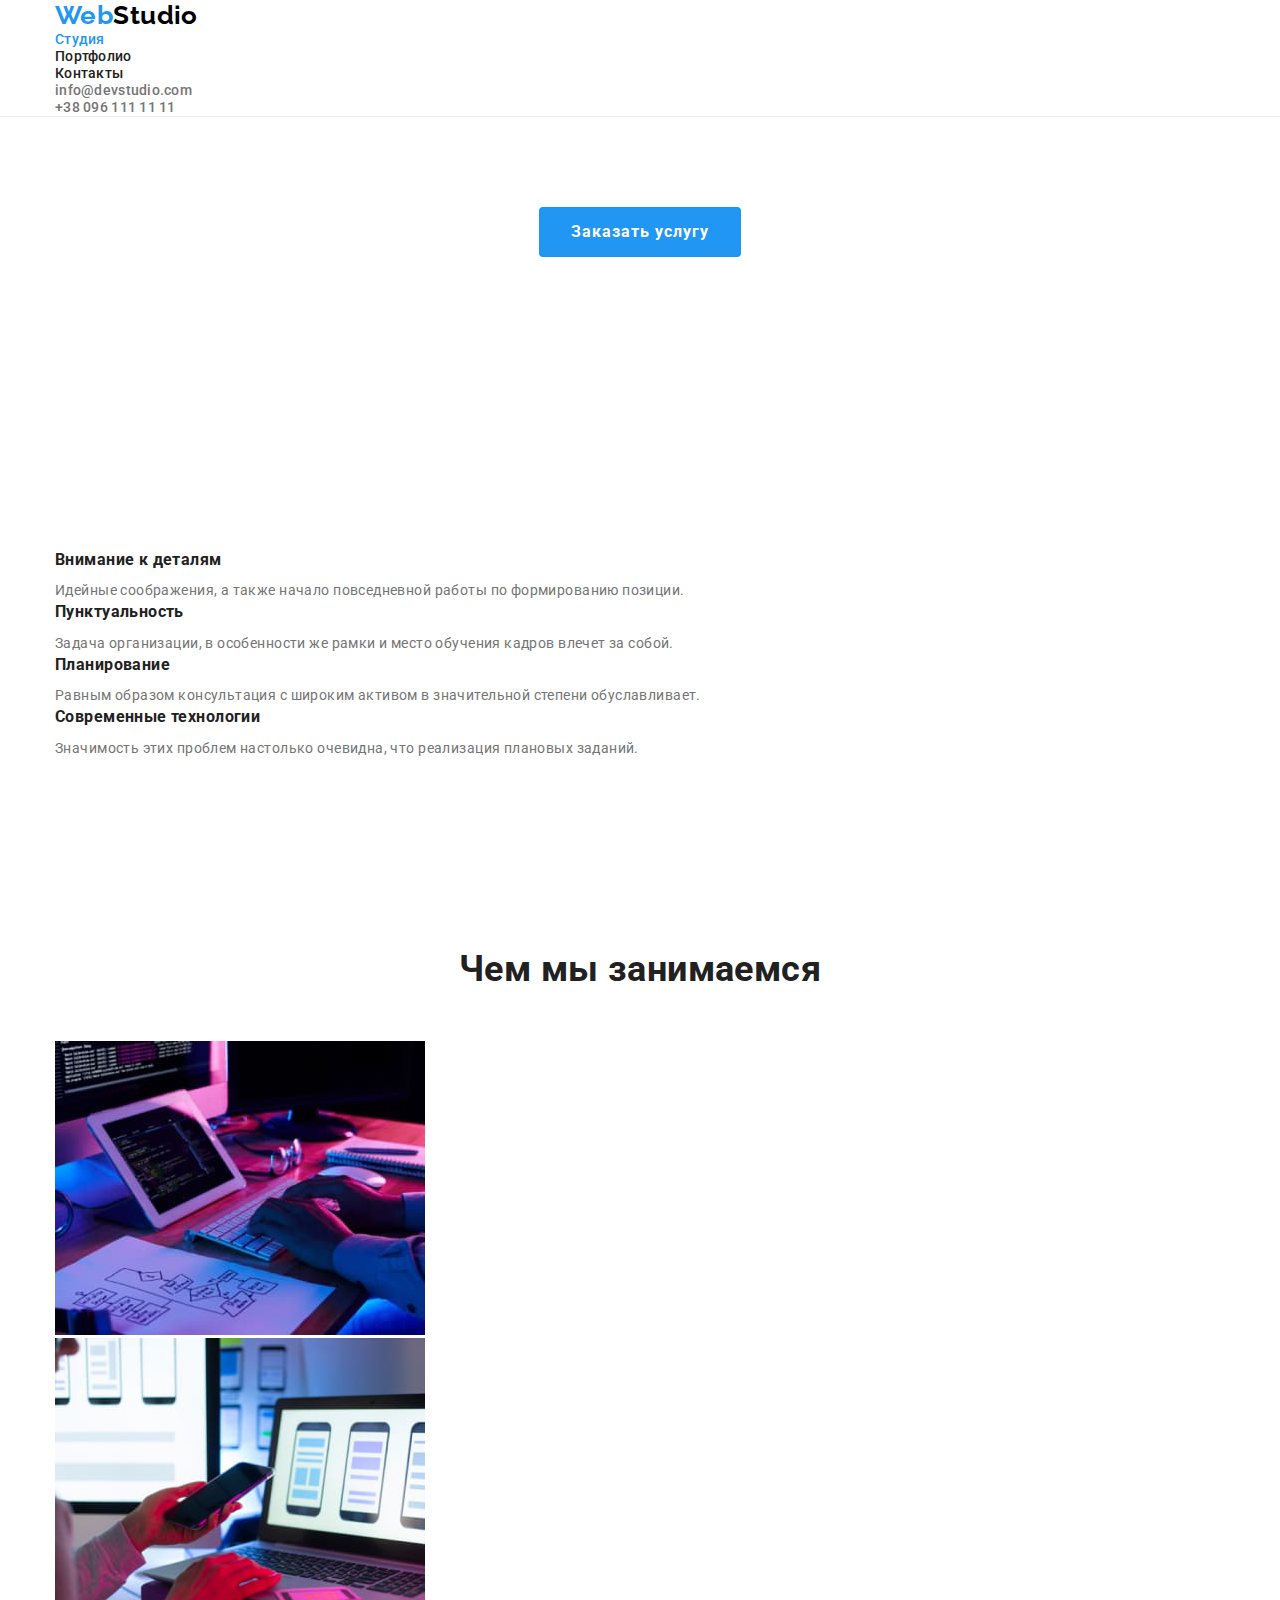
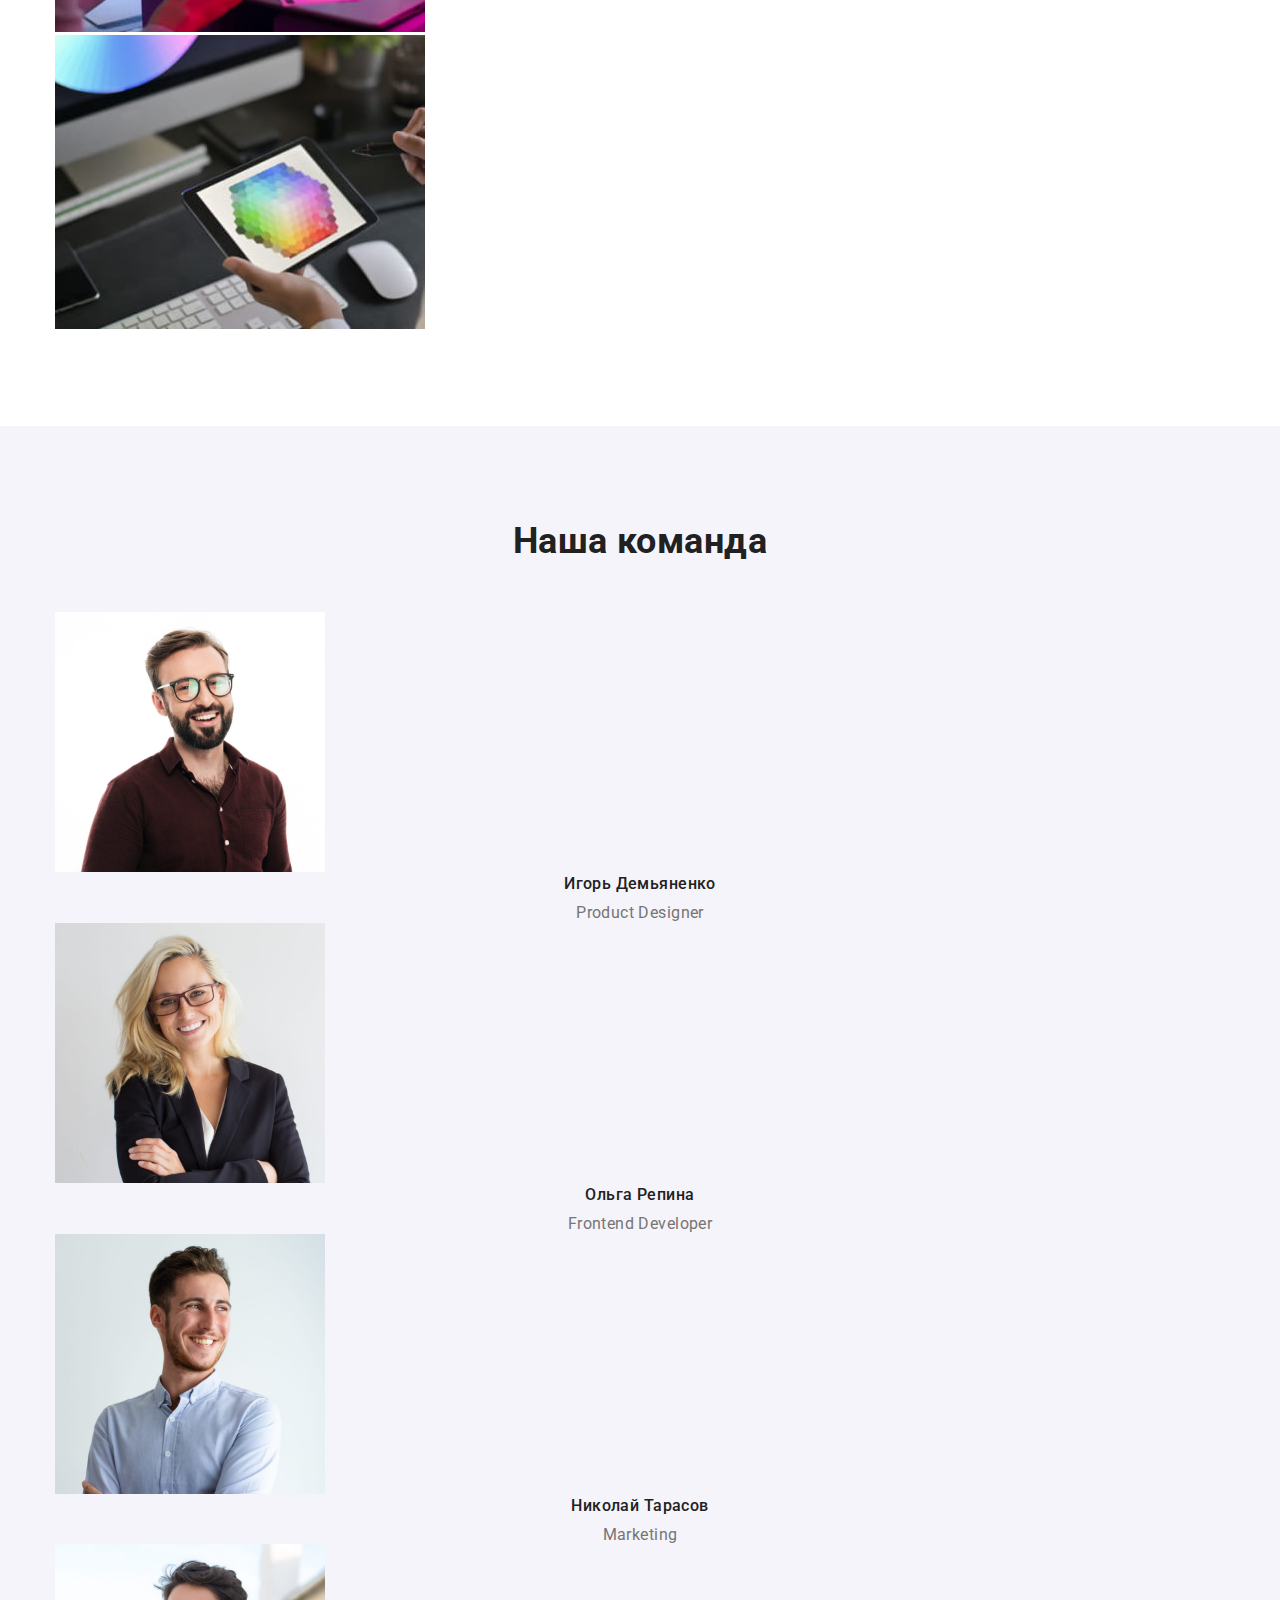
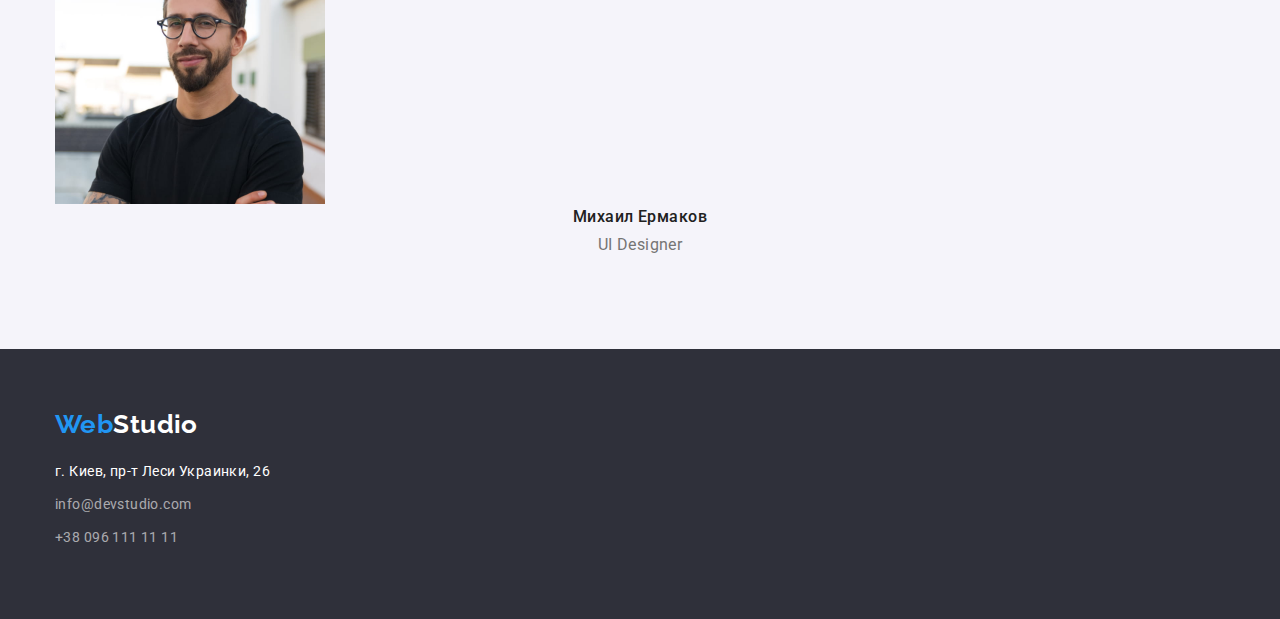
==== index.html @ 63913bfa "добавлены отступы" ====
<!DOCTYPE html>
<html lang="ru">
  <head>
    <meta charset="UTF-8">
    <meta http-equiv="X-UA-Compatible" content="IE=edge">
    <meta name="viewport" content="width=device-width, initial-scale=1.0">
    <title>WebStudio</title>
    <link href="https://fonts.googleapis.com/css2?family=Raleway:wght@700&family=Roboto:wght@400;500;700;900&display=swap" rel="stylesheet">
    <link rel="stylesheet" href="https://cdnjs.cloudflare.com/ajax/libs/modern-normalize/1.1.0/modern-normalize.min.css">
    <link rel="stylesheet" href="./css/styles.css">
  </head>
  <body>
    <!--Шапка сайта -->
    <header class="header">
      <div class="container">
        <nav class="nav">
          <a href="./index.html" class="logo"><span class="accent">Web</span>Studio</a>
          <ul class="site-nav list">
            <li><a href="./index.html" class="link current">Студия</a></li>
            <li><a href="./portfolio.html" class="link">Портфолио</a></li>
            <li><a href="" class="link">Контакты</a></li>
          </ul>
        </nav>
        <ul class="contacts list">
          <li><a href="mailto:info@devstudio.com" class="link">info@devstudio.com</a></li>
          <li><a href="telto:+380961111111" class="link">+38 096 111 11 11</a></li>
        </ul>
      </div>
    </header>
    <main>
      <!--Секция Герой -->
      <section class="hero">
        <h1 class="hero-title">Эффективные решения для вашего бизнеса</h1>
        <button type="button" class="button main">Заказать услугу</button>
      </section>
      <!--Секция Наши преимущества -->
      <section class="section">
        <div class="container">
          <h2 class="visually-hidden">Наши преимущества</h2>
          <ul class="features">
            <li>
              <h3 class="title">Внимание к деталям</h3>
              <p class="features-description">Идейные соображения, а также начало повседневной работы по формированию позиции.</p>
            </li>
            <li>
              <h3 class="title">Пунктуальность</h3>
              <p class="features-description">Задача организации, в особенности же рамки и место обучения кадров влечет за собой.
              </p>
            </li>
            <li>
              <h3 class="title">Планирование</h3>
              <p class="features-description">Равным образом консультация с широким активом в значительной степени обуславливает.
              </p>
            </li>
            <li>
              <h3 class="title">Современные технологии</h3>
              <p class="features-description">Значимость этих проблем настолько очевидна, что реализация плановых заданий.</p>
            </li>
          </ul>
        </div>
      </section>
      <!--Секция  Чем мы занимаемся-->
      <section class="section">
        <div class="container">
          <h2 class="section-title">Чем мы занимаемся</h2>
          <ul>
            <li><a href=""> <img src="./img/box1.jpg" alt="Написание кода" width="370"></a></li>
            <li><a href=""> <img src="./img/box2.jpg" alt="Работа над мобильной версией сайта" width="370"></a></li>
            <li><a href=""> <img src="./img/box3.jpg" alt="Выбор цветовой гаммы" width="370"></a></li>
          </ul>
        </div>
      </section>
      <!--Секция Наша команда-->
      <section class="section team">
        <div class="container">
          <h2 class="section-title">Наша команда</h2>
          <ul>
            <li>
              <img src="./img/img1.jpg" alt="фото Игоря Демьяненко" width="270">
              <h3 class="team-member-name">Игорь Демьяненко</h3>
              <p class="team-member-proffesion">Product Designer</p>
            </li>
            <li>
              <img src="./img/img2.jpg" alt="Фото Ольги Репиной" width="270">
              <h3 class="team-member-name">Ольга Репина</h3>
              <p class="team-member-proffesion">Frontend Developer</p>
            </li>
            <li>
              <img src="./img/img3.jpg" alt="Фото Николая Тарасова" width="270">
              <h3 class="team-member-name">Николай Тарасов</h3>
              <p class="team-member-proffesion">Marketing</p>
            </li>
            <li>
              <img src="./img/img4.jpg" alt="Фото Михаила Ермакова" width="270">
              <h3 class="team-member-name">Михаил Ермаков</h3>
              <p class="team-member-proffesion">UI Designer</p>
            </li>
          </ul>
        </div>
      </section>
    </main>
    <!--Footer-->
    <footer class="footer">
      <div class="container">
        <a href="./index.html" class="logo"><span class="accent">Web</span>Studio</a>
        <!-- Контакты -->
        <address class="address">
          <p class="physical">г. Киев, пр-т Леси Украинки, 26</p>
          <ul>
            <li><a href="mailto:info@devstudio.com" class="link">info@devstudio.com</a></li>
            <li><a href="telto:+380961111111" class="link">+38 096 111 11 11</a></li>
          </ul>
        </address>
      </div>
    </footer>
  </body>
</html>
---- css/styles.css ----
:root {
  --primary-text-color: #757575;
  --title-text-color: #212121;
  --accent-color: #2196f3;
  --white-color: #fff;
  --address-link-color: rgba(255, 255, 255, 0.6);
  --logo-black: #000;
  --footer-color: #2f303a;
  --header-border-color: #ececec;
  --background-section-color: #f5f4fa;
}

html {
  box-sizing: border-box;
}

*,
*::before,
*::after {
  box-sizing: inherit;
}

body {
  margin: 0;

  background-color: var(--white-color);
  color: var(--primary-text-color);

  font-family: 'Roboto', sans-serif;
  letter-spacing: 0.03em;
  font-size: 14px;
}

.visually-hidden {
  position: absolute;
  width: 1px;
  height: 1px;
  margin: -1px;
  border: 0;
  padding: 0;

  white-space: nowrap;
  clip-path: inset(100%);
  clip: rect(0 0 0 0);
  overflow: hidden;
}

ul {
  list-style: none;
  margin: 0;
  padding: 0;
}

h1,
h2,
h3,
h4,
h5,
h6,
p {
  margin-top: 0;
  margin-bottom: 0;
}

.container {
  width: 1200px;
  padding-left: 15px;
  padding-right: 15px;
  margin: 0 auto;
}

.section {
  padding-top: 94px;
  padding-bottom: 94px;
}

.header {
  background-color: var(--white-color);
  border-bottom: 1px solid #ececec;
}
/* site nav */
.nav .logo {
  color: var(--logo-black);

  font-family: 'Raleway', sans-serif;
  font-weight: 700;
  font-size: 26px;
  line-height: 1.19;
  text-decoration: none;
}

.accent {
  color: var(--accent-color);
}

.site-nav .link {
  color: var(--title-text-color);

  font-weight: 500;
  line-height: 1.14;
  letter-spacing: 0.02em;
  text-decoration: none;
}

.site-nav .link:hover,
.site-nav .link:focus {
  color: var(--accent-color);
}

.site-nav .link.current {
  color: var(--accent-color);
}

.contacts .link {
  color: var(--primary-text-color);

  font-weight: 500;
  line-height: 1.14;
  letter-spacing: 0.02em;
  text-decoration: none;
}

.contacts .link:hover,
.contacts .link:focus {
  color: var(--accent-color);
}

/* hero */
.hero {
  text-align: center;
}

.hero-title {
  margin-bottom: 30px;

  color: var(--white-color);

  font-weight: 900;
  font-size: 44px;
  line-height: 1.36;
  letter-spacing: 0.06em;
  text-transform: uppercase;
}

.button.main {
  margin-bottom: 200px;
  border: none;
  border-radius: 4px;
  display: inline-block;
  padding: 10px 32px;
  min-width: 200px;

  color: var(--white-color);
  background-color: var(--accent-color);

  font-family: Roboto;
  font-weight: 700;
  font-size: 16px;
  line-height: 1.88;
  align-items: center;
  text-align: center;
  letter-spacing: 0.06em;
}

.section-title {
  margin-bottom: 50px;

  color: var(--title-text-color);

  font-weight: 700;
  font-size: 36px;
  line-height: 1.17;
  text-align: center;
}

/* features */
.features .title {
  margin-bottom: 10px;

  color: var(--title-text-color);

  font-weight: 700;
  line-height: 1.14;
}

.features-description {
  line-height: 1.7;
}

/* Наша команда */
.section.team {
  background-color: var(--background-section-color);
}
.team-member-name {
  margin-bottom: 10px;

  color: var(--title-text-color);

  font-weight: 500;
  font-size: 16px;
  line-height: 1.18;
  text-align: center;
}

.team-member-proffesion {
  font-size: 16px;
  line-height: 1.18;
  text-align: center;
}

/* Футер */
.footer {
  padding-top: 60px;
  padding-bottom: 60px;

  background-color: var(--footer-color);
}

.footer .logo {
  display: inline-block;
  margin-bottom: 20px;

  color: var(--white-color);

  font-family: 'Raleway', sans-serif;
  font-weight: 700;
  font-size: 26px;
  line-height: 1.19;
  text-decoration: none;
}

.address .physical {
  margin-bottom: 9px;
  color: var(--white-color);

  font-style: normal;
  line-height: 1.71;
}

.address .link {
  display: inline-block;
  margin-bottom: 9px;

  color: var(--address-link-color);

  font-style: normal;
  line-height: 1.71;
  text-decoration: none;
}

.address .link:hover,
.address .link:focus {
  color: var(--accent-color);
}

/* Портфолио */

.button.filter {
  margin-bottom: 50px;
  border: none;
  border-radius: 4px;
  display: inline-block;
  padding: 6px 22px;
  min-width: 73px;

  color: var(--title-text-color);
  background-color: #f5f4fa;

  font-family: 'Roboto', sans-serif;
  font-weight: 500;
  font-size: 16px;
  line-height: 1.62;
  text-align: center;
  letter-spacing: 0.03em;
}

.button.filter:hover,
.button.filter:focus {
  color: var(--white-color);
  background-color: var(--accent-color);
  cursor: pointer;
}
.project-name {
  margin-bottom: 4px;
  color: var(--title-text-color);

  font-weight: 700;
  font-size: 18px;
  line-height: 2;
  letter-spacing: 0.06em;
}

.project-type {
  font-size: 16px;
  line-height: 1.88;
}
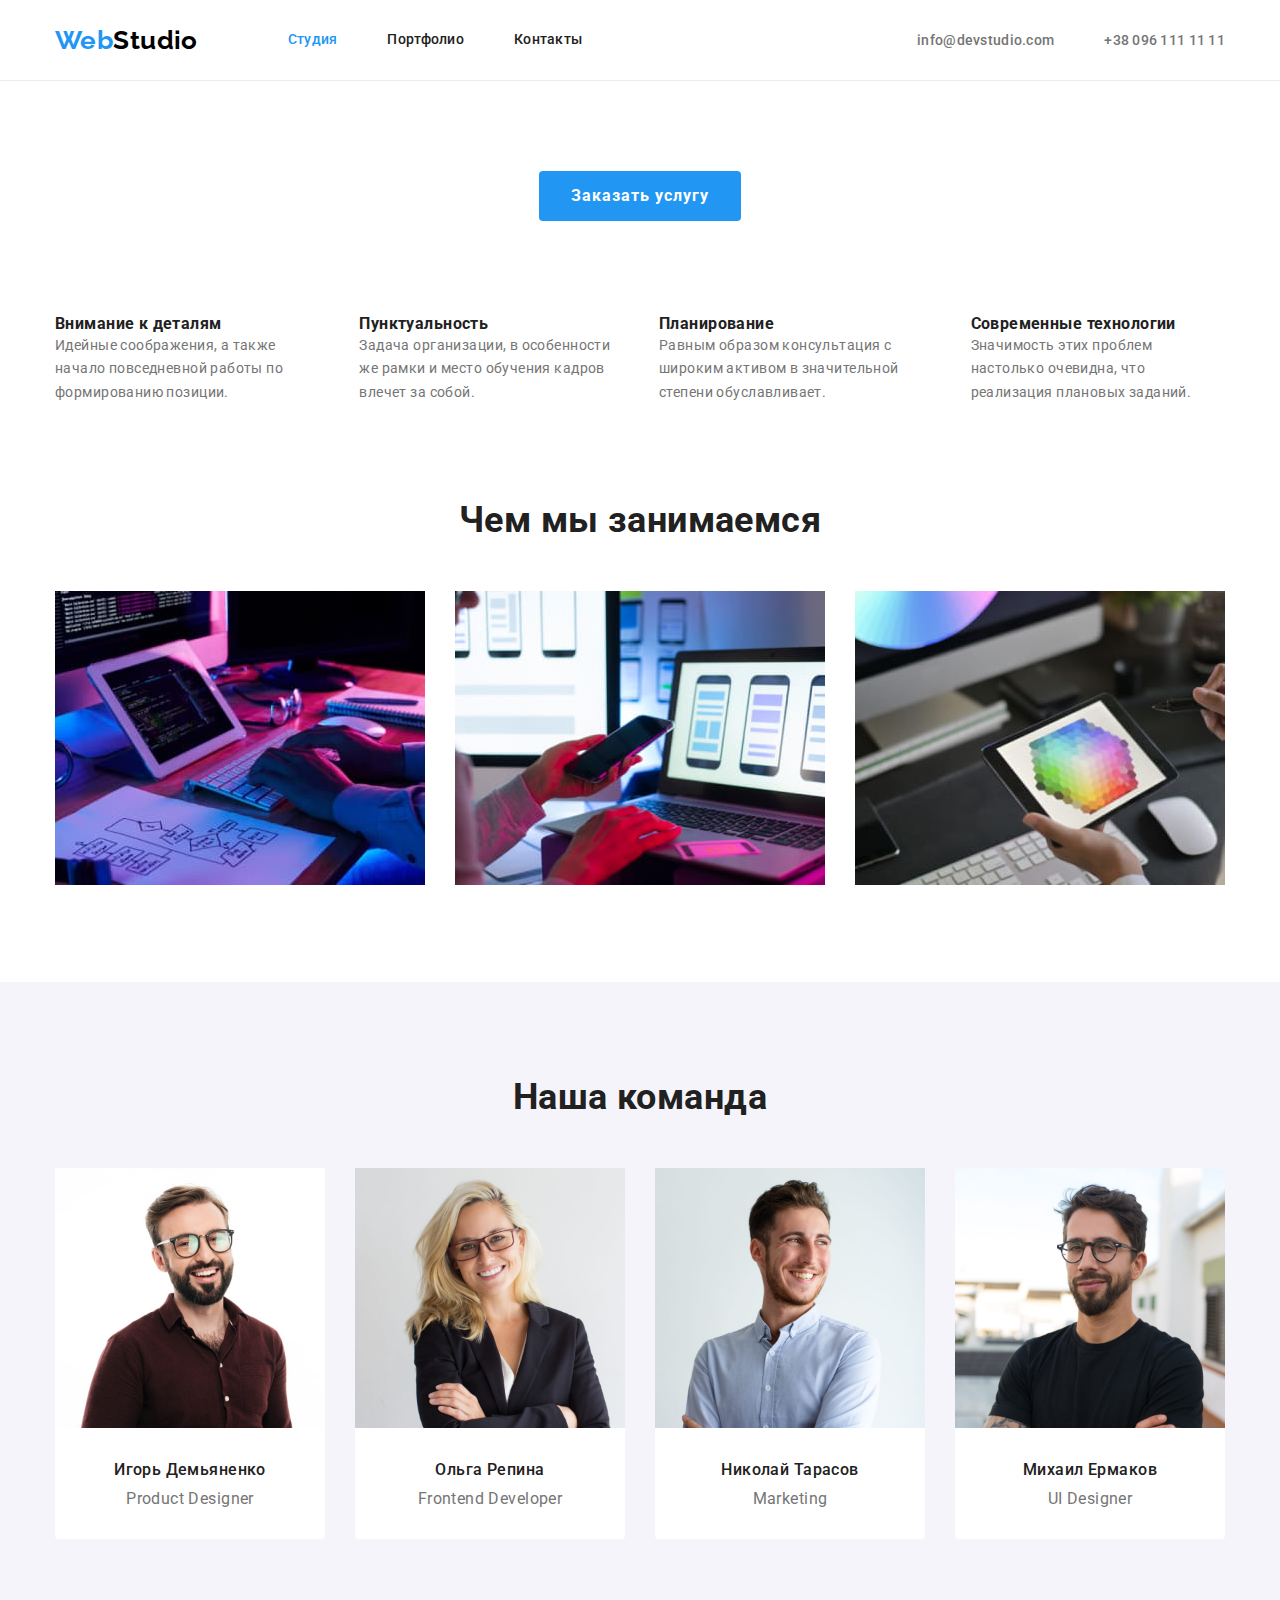
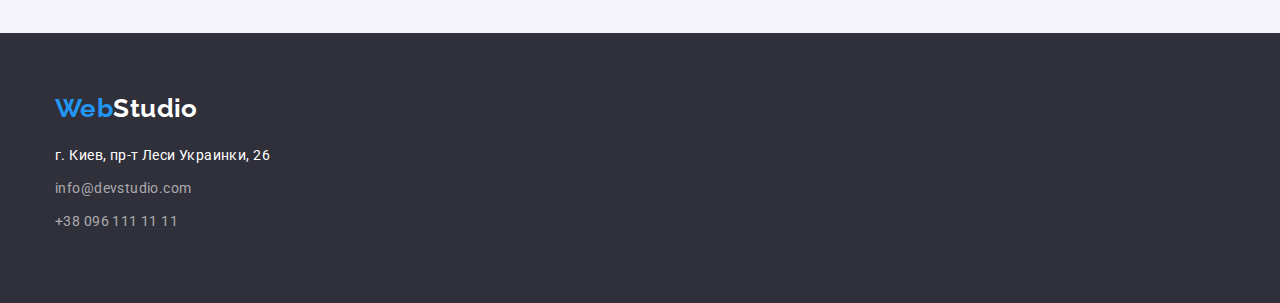
==== commit 2a416797: "Оформлення документу" ====
--- a/index.html
+++ b/index.html
@@ -12,18 +12,18 @@
   <body>
     <!--Шапка сайта -->
     <header class="header">
-      <div class="container">
+      <div class="container site-header">
         <nav class="nav">
           <a href="./index.html" class="logo"><span class="accent">Web</span>Studio</a>
           <ul class="site-nav list">
-            <li><a href="./index.html" class="link current">Студия</a></li>
-            <li><a href="./portfolio.html" class="link">Портфолио</a></li>
-            <li><a href="" class="link">Контакты</a></li>
+            <li class="item"><a href="./index.html" class="link current">Студия</a></li>
+            <li class="item"><a href="./portfolio.html" class="link">Портфолио</a></li>
+            <li class="item"><a href="" class="link">Контакты</a></li>
           </ul>
         </nav>
         <ul class="contacts list">
-          <li><a href="mailto:info@devstudio.com" class="link">info@devstudio.com</a></li>
-          <li><a href="telto:+380961111111" class="link">+38 096 111 11 11</a></li>
+          <li class="item"><a href="mailto:info@devstudio.com" class="link">info@devstudio.com</a></li>
+          <li class="item"><a href="telto:+380961111111" class="link">+38 096 111 11 11</a></li>
         </ul>
       </div>
     </header>
@@ -37,36 +37,36 @@
       <section class="section">
         <div class="container">
           <h2 class="visually-hidden">Наши преимущества</h2>
-          <ul class="features">
-            <li>
-              <h3 class="title">Внимание к деталям</h3>
-              <p class="features-description">Идейные соображения, а также начало повседневной работы по формированию позиции.</p>
-            </li>
-            <li>
-              <h3 class="title">Пунктуальность</h3>
-              <p class="features-description">Задача организации, в особенности же рамки и место обучения кадров влечет за собой.
-              </p>
-            </li>
-            <li>
-              <h3 class="title">Планирование</h3>
-              <p class="features-description">Равным образом консультация с широким активом в значительной степени обуславливает.
-              </p>
-            </li>
-            <li>
-              <h3 class="title">Современные технологии</h3>
-              <p class="features-description">Значимость этих проблем настолько очевидна, что реализация плановых заданий.</p>
-            </li>
-          </ul>
+            <ul class="features-list">
+              <li class="item">
+                <h3 class="title">Внимание к деталям</h3>
+                <p class="features-description">Идейные соображения, а также начало повседневной работы по формированию позиции.</p>
+              </li>
+              <li class="item">
+                <h3 class="title">Пунктуальность</h3>
+                <p class="features-description">Задача организации, в особенности же рамки и место обучения кадров влечет за собой.
+                </p>
+              </li>
+              <li class="item">
+                <h3 class="title">Планирование</h3>
+                <p class="features-description">Равным образом консультация с широким активом в значительной степени обуславливает.
+                </p>
+              </li>
+              <li class="item">
+                <h3 class="title">Современные технологии</h3>
+                <p class="features-description">Значимость этих проблем настолько очевидна, что реализация плановых заданий.</p>
+              </li>
+            </ul>
         </div>
       </section>
       <!--Секция  Чем мы занимаемся-->
-      <section class="section">
+      <section class="section function">
         <div class="container">
           <h2 class="section-title">Чем мы занимаемся</h2>
-          <ul>
-            <li><a href=""> <img src="./img/box1.jpg" alt="Написание кода" width="370"></a></li>
-            <li><a href=""> <img src="./img/box2.jpg" alt="Работа над мобильной версией сайта" width="370"></a></li>
-            <li><a href=""> <img src="./img/box3.jpg" alt="Выбор цветовой гаммы" width="370"></a></li>
+          <ul class="function-list">
+            <li class="item"><a href=""> <img src="./img/box1.jpg" alt="Написание кода" width="370"></a></li>
+            <li class="item"><a href=""> <img src="./img/box2.jpg" alt="Работа над мобильной версией сайта" width="370"></a></li>
+            <li class="item"><a href=""> <img src="./img/box3.jpg" alt="Выбор цветовой гаммы" width="370"></a></li>
           </ul>
         </div>
       </section>
@@ -74,23 +74,23 @@
       <section class="section team">
         <div class="container">
           <h2 class="section-title">Наша команда</h2>
-          <ul>
-            <li>
+          <ul class="team-list">
+            <li class="item">
               <img src="./img/img1.jpg" alt="фото Игоря Демьяненко" width="270">
               <h3 class="team-member-name">Игорь Демьяненко</h3>
               <p class="team-member-proffesion">Product Designer</p>
             </li>
-            <li>
+            <li class="item">
               <img src="./img/img2.jpg" alt="Фото Ольги Репиной" width="270">
               <h3 class="team-member-name">Ольга Репина</h3>
               <p class="team-member-proffesion">Frontend Developer</p>
             </li>
-            <li>
+            <li class="item">
               <img src="./img/img3.jpg" alt="Фото Николая Тарасова" width="270">
               <h3 class="team-member-name">Николай Тарасов</h3>
               <p class="team-member-proffesion">Marketing</p>
             </li>
-            <li>
+            <li class="item">
               <img src="./img/img4.jpg" alt="Фото Михаила Ермакова" width="270">
               <h3 class="team-member-name">Михаил Ермаков</h3>
               <p class="team-member-proffesion">UI Designer</p>
--- a/css/styles.css
+++ b/css/styles.css
@@ -78,8 +78,22 @@
   background-color: var(--white-color);
   border-bottom: 1px solid #ececec;
 }
+
+.container.site-header {
+  display: flex;
+  align-items: center;
+  justify-content: space-between;
+}
+
 /* site nav */
+.nav {
+  display: flex;
+  align-items: center;
+}
+
 .nav .logo {
+  margin-right: 90px;
+
   color: var(--logo-black);
 
   font-family: 'Raleway', sans-serif;
@@ -93,7 +107,18 @@
   color: var(--accent-color);
 }
 
+.site-nav.list {
+  display: flex;
+}
+.site-nav .item:not(:last-child) {
+  margin-right: 50px;
+}
+
 .site-nav .link {
+  display: block;
+  padding-top: 32px;
+  padding-bottom: 32px;
+
   color: var(--title-text-color);
 
   font-weight: 500;
@@ -109,6 +134,14 @@
 
 .site-nav .link.current {
   color: var(--accent-color);
+}
+
+.contacts .item:not(:last-child) {
+  margin-right: 50px;
+}
+
+.contacts.list {
+  display: flex;
 }
 
 .contacts .link {
@@ -143,7 +176,6 @@
 }
 
 .button.main {
-  margin-bottom: 200px;
   border: none;
   border-radius: 4px;
   display: inline-block;
@@ -174,9 +206,14 @@
 }
 
 /* features */
-.features .title {
-  margin-bottom: 10px;
-
+.features-list {
+  display: flex;
+}
+
+.features-list .item:not(:last-child) {
+  margin-right: 30px;
+}
+.features-list .title {
   color: var(--title-text-color);
 
   font-weight: 700;
@@ -187,11 +224,40 @@
   line-height: 1.7;
 }
 
+/* Чем мы занимаемся */
+.section.function {
+  padding-top: 0;
+}
+
+.function-list {
+  display: inline-flex;
+}
+
+.function-list .item:not(:last-child) {
+  margin-right: 30px;
+}
 /* Наша команда */
 .section.team {
   background-color: var(--background-section-color);
 }
+
+.team-list {
+  display: flex;
+}
+
+.team-list .item:not(:last-child) {
+  margin-right: 30px;
+}
+
+.team-list .item {
+  background-color: var(--white-color);
+  border-radius: 0px 0px 4px 4px;
+
+  padding-bottom: 30px;
+}
+
 .team-member-name {
+  margin-top: 30px;
   margin-bottom: 10px;
 
   color: var(--title-text-color);
@@ -254,6 +320,15 @@
 }
 
 /* Портфолио */
+
+.filter-list {
+  display: flex;
+  justify-content: center;
+}
+
+.filter-list .item:not(:last-child) {
+  margin-right: 8px;
+}
 
 .button.filter {
   margin-bottom: 50px;
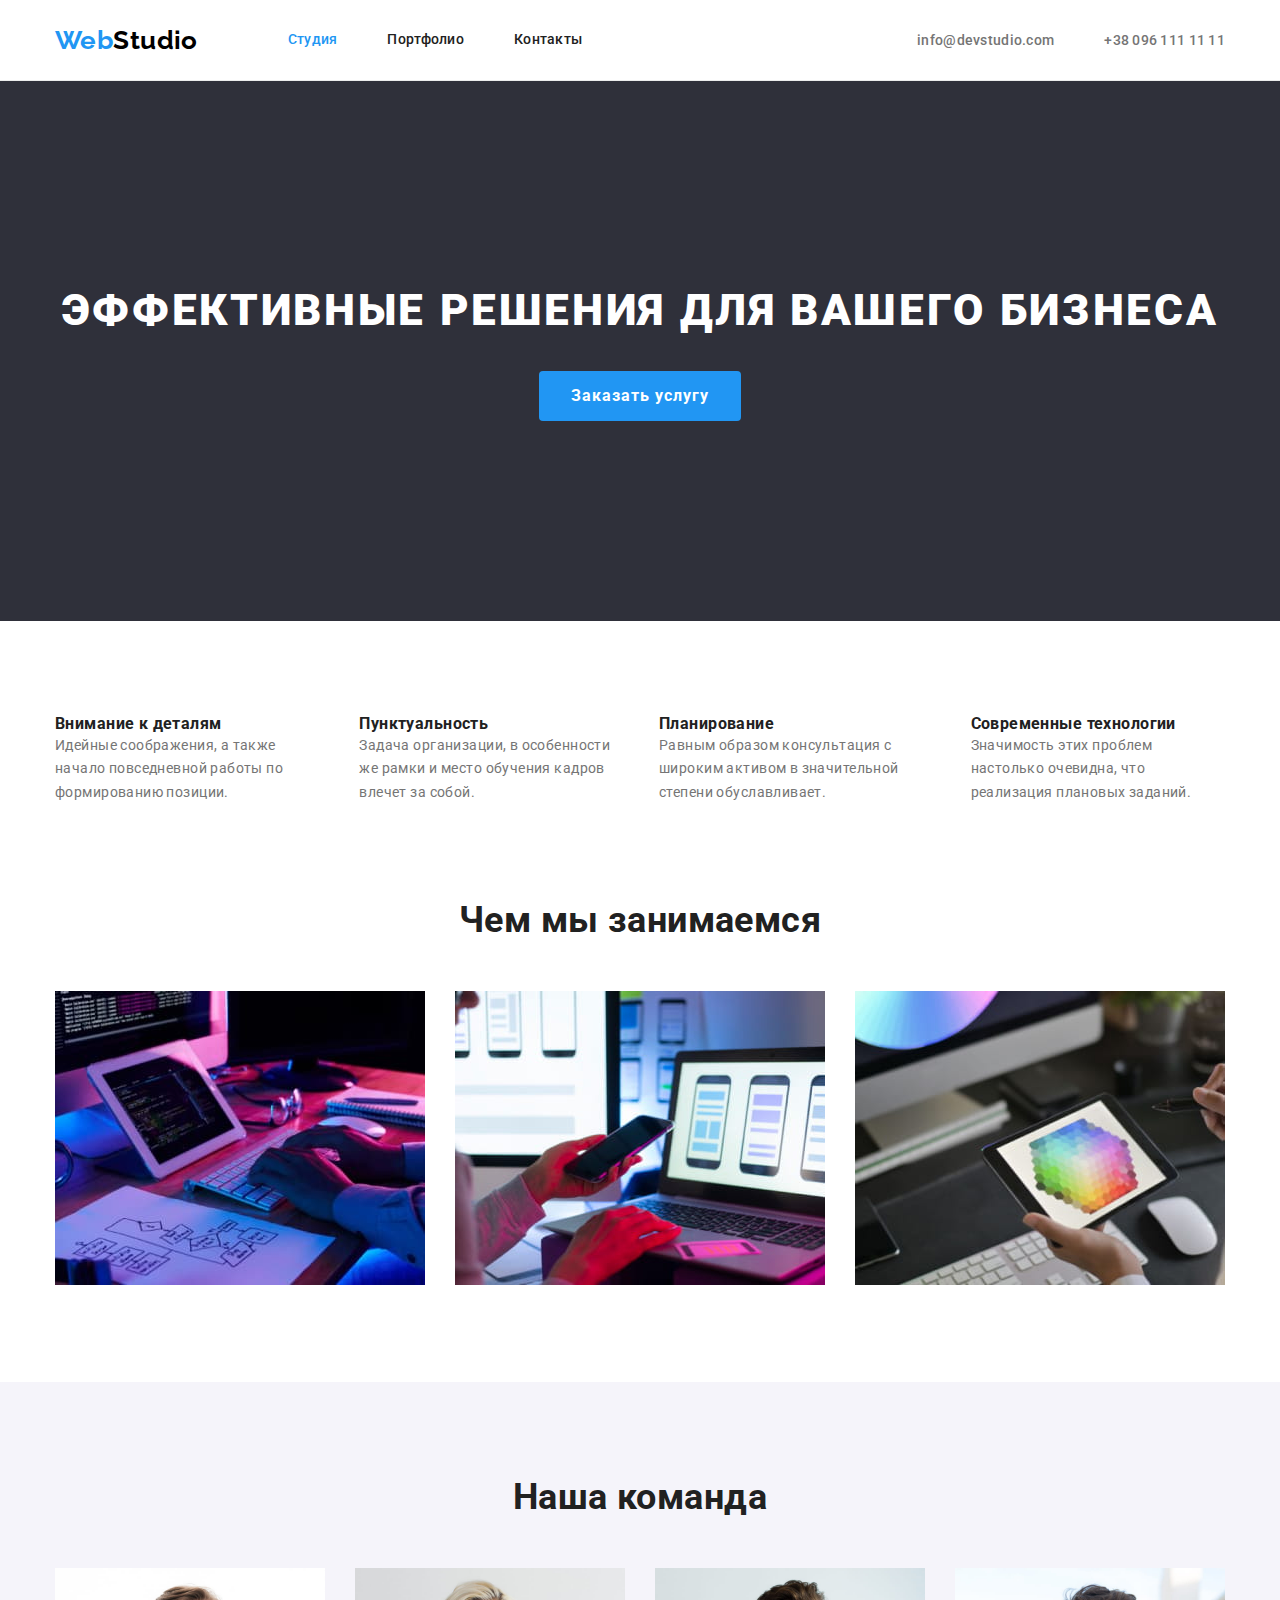
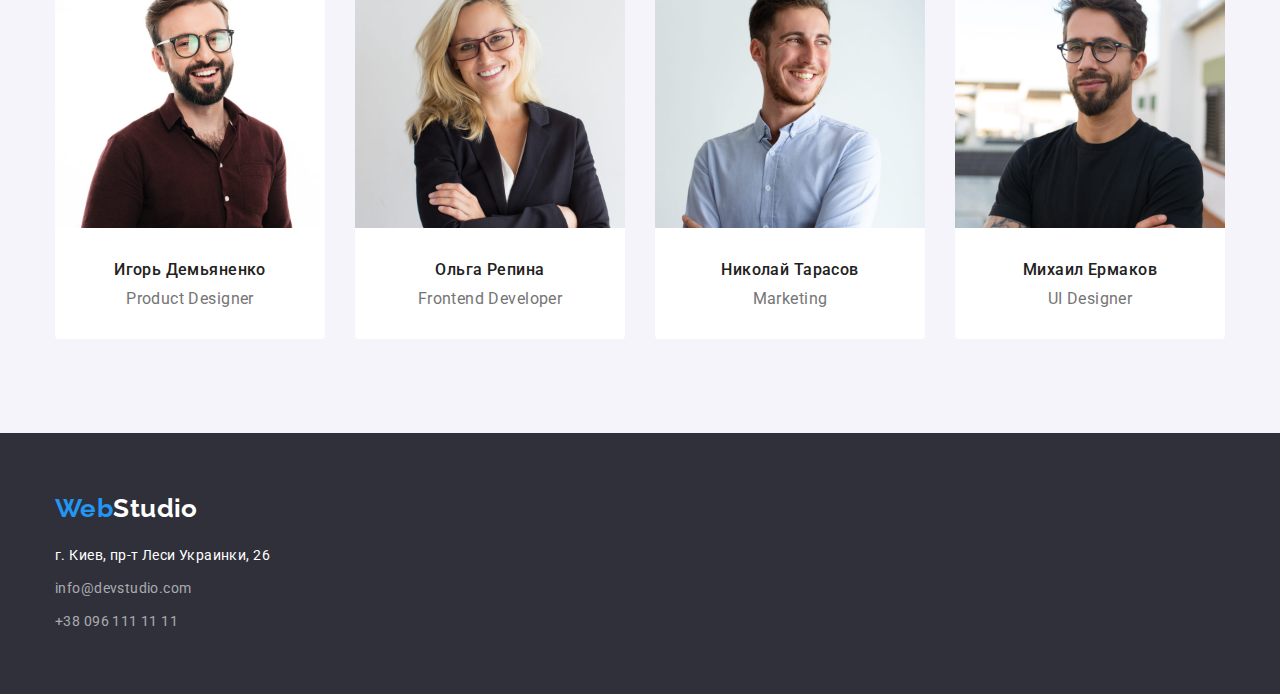
==== commit 972dfab1: "Виправлено помилки" ====
--- a/index.html
+++ b/index.html
@@ -77,23 +77,31 @@
           <ul class="team-list">
             <li class="item">
               <img src="./img/img1.jpg" alt="фото Игоря Демьяненко" width="270">
-              <h3 class="team-member-name">Игорь Демьяненко</h3>
-              <p class="team-member-proffesion">Product Designer</p>
+              <div class="team-member-description">
+                <h3 class="team-member-name">Игорь Демьяненко</h3>
+                <p class="team-member-proffesion">Product Designer</p>
+              </div>
             </li>
             <li class="item">
               <img src="./img/img2.jpg" alt="Фото Ольги Репиной" width="270">
-              <h3 class="team-member-name">Ольга Репина</h3>
-              <p class="team-member-proffesion">Frontend Developer</p>
+              <div class="team-member-description">
+                <h3 class="team-member-name">Ольга Репина</h3>
+                <p class="team-member-proffesion">Frontend Developer</p>
+              </div>
             </li>
             <li class="item">
               <img src="./img/img3.jpg" alt="Фото Николая Тарасова" width="270">
-              <h3 class="team-member-name">Николай Тарасов</h3>
-              <p class="team-member-proffesion">Marketing</p>
+              <div class="team-member-description">
+                <h3 class="team-member-name">Николай Тарасов</h3>
+                <p class="team-member-proffesion">Marketing</p>
+              </div>
             </li>
             <li class="item">
               <img src="./img/img4.jpg" alt="Фото Михаила Ермакова" width="270">
-              <h3 class="team-member-name">Михаил Ермаков</h3>
-              <p class="team-member-proffesion">UI Designer</p>
+              <div class="team-member-description">
+                <h3 class="team-member-name">Михаил Ермаков</h3>
+                <p class="team-member-proffesion">UI Designer</p>
+              </div>
             </li>
           </ul>
         </div>
@@ -106,9 +114,9 @@
         <!-- Контакты -->
         <address class="address">
           <p class="physical">г. Киев, пр-т Леси Украинки, 26</p>
-          <ul>
-            <li><a href="mailto:info@devstudio.com" class="link">info@devstudio.com</a></li>
-            <li><a href="telto:+380961111111" class="link">+38 096 111 11 11</a></li>
+          <ul class="footer-contacts">
+            <li class="item"><a href="mailto:info@devstudio.com" class="link">info@devstudio.com</a></li>
+            <li class="item"><a href="telto:+380961111111" class="link">+38 096 111 11 11</a></li>
           </ul>
         </address>
       </div>
--- a/css/styles.css
+++ b/css/styles.css
@@ -8,6 +8,7 @@
   --footer-color: #2f303a;
   --header-border-color: #ececec;
   --background-section-color: #f5f4fa;
+  --card-border-color: #eee;
 }
 
 html {
@@ -145,6 +146,9 @@
 }
 
 .contacts .link {
+  padding-top: 32px;
+  padding-bottom: 32px;
+
   color: var(--primary-text-color);
 
   font-weight: 500;
@@ -160,6 +164,9 @@
 
 /* hero */
 .hero {
+  padding-top: 200px;
+  padding-bottom: 200px;
+  background-color: var(--footer-color);
   text-align: center;
 }
 
@@ -252,12 +259,14 @@
 .team-list .item {
   background-color: var(--white-color);
   border-radius: 0px 0px 4px 4px;
-
+}
+
+.team-member-description {
+  padding-top: 30px;
   padding-bottom: 30px;
 }
 
 .team-member-name {
-  margin-top: 30px;
   margin-bottom: 10px;
 
   color: var(--title-text-color);
@@ -305,7 +314,6 @@
 
 .address .link {
   display: inline-block;
-  margin-bottom: 9px;
 
   color: var(--address-link-color);
 
@@ -319,11 +327,15 @@
   color: var(--accent-color);
 }
 
+.footer-contacts .item:not(:last-child) {
+  margin-bottom: 9px;
+}
 /* Портфолио */
 
 .filter-list {
   display: flex;
   justify-content: center;
+  margin-bottom: 50px;
 }
 
 .filter-list .item:not(:last-child) {
@@ -331,7 +343,6 @@
 }
 
 .button.filter {
-  margin-bottom: 50px;
   border: none;
   border-radius: 4px;
   display: inline-block;
@@ -355,6 +366,44 @@
   background-color: var(--accent-color);
   cursor: pointer;
 }
+
+.project-list {
+  display: flex;
+  flex-wrap: wrap;
+}
+
+.project-list .item {
+  width: calc((100% - 60px) / 3);
+  margin-right: 30px;
+  margin-bottom: 30px;
+}
+
+.project-list .item:nth-child(3n) {
+  margin-right: 0;
+}
+
+.project-list .item:nth-last-child(-n + 3) {
+  margin-bottom: 0;
+}
+
+.card-image {
+  display: block;
+}
+
+.card-description {
+  border-left-color: var(--card-border-color);
+  border-left-width: 1px;
+  border-left-style: solid;
+  border-bottom-color: var(--card-border-color);
+  border-bottom-width: 1px;
+  border-bottom-style: solid;
+  border-right-color: var(--card-border-color);
+  border-right-width: 1px;
+  border-right-style: solid;
+
+  padding: 20px 24px;
+}
+
 .project-name {
   margin-bottom: 4px;
   color: var(--title-text-color);
